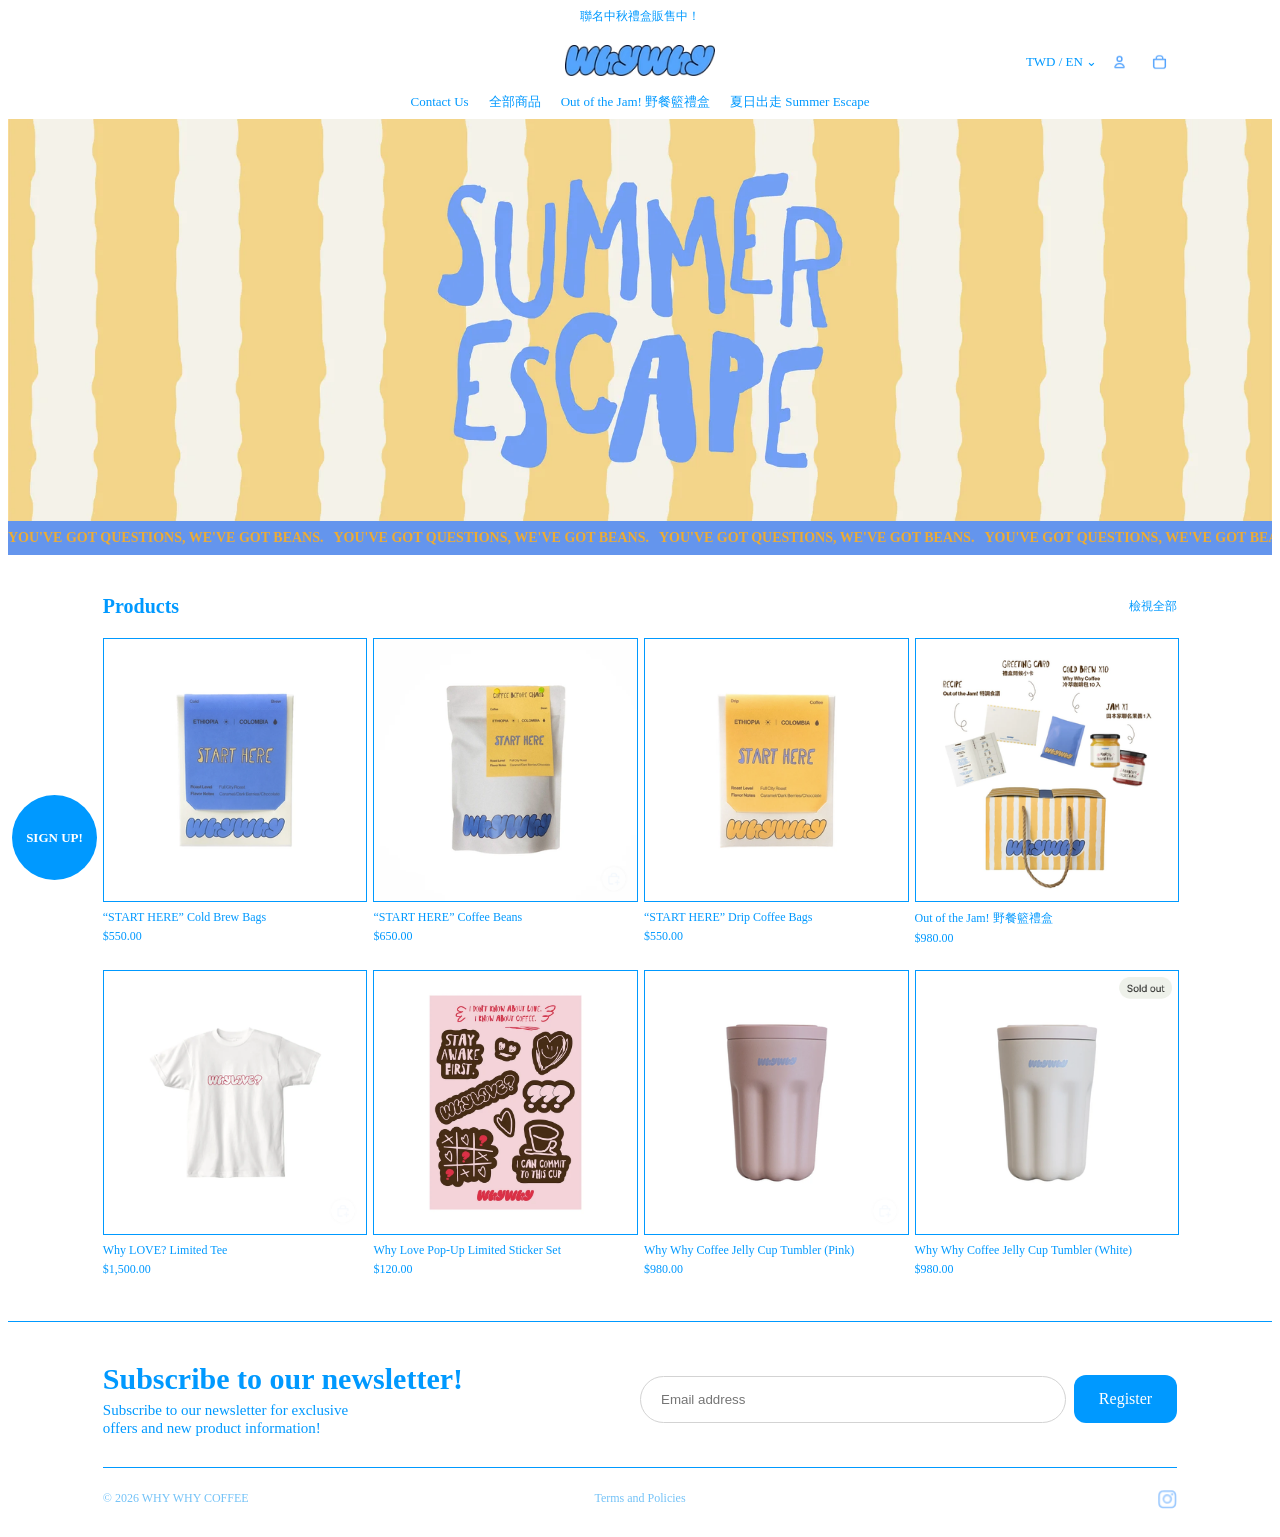
==== CS300_Client-Side-Web-Development/AlexCurtis-FinalProject_JS/index.html @ 87505b4f "folder setup to now add JavaScript" ====
<html>
	<head>
		<title>Alex Curtis - Final Project HTML CSS</title>
		<link rel="shortcut icon" href="images/favicon.ico">
		<link rel="stylesheet" href="css/styles.css">
		<link rel="stylesheet" href="css/fonts.css">

		<meta name="description" content="Alex Curtis Final Project with only CSS, HTML">

		<meta name="keywords" content="html, css, web development, neiu, Alex Curtis">
	</head>
    <body>
        <header>
            <div id="top">
                <p>聯名中秋禮盒販售中！</p>
            </div>
        </header>

        <nav>
            <div id="navTop">

                <div id="navLogo">
                    <a href="index.html">
                        <img src="images/logo.png" alt="Why Why Coffee Logo">

                    </a>
                </div>
                <div id="navRight">
                    <span id="language">TWD / EN &#8964;</span>
                    <a href="link.html">
                        <img src="images/head.png" alt="Account">
                    </a>
                    <a href="link.html">
                        <img src="images/basket.png" alt="Shopping Cart">
                    </a>
                </div>
                <div id="navLinks">
                    <a href="link.html">Contact Us</a>
                    <a href="link.html">全部商品</a>
                    <a href="out-of-jam.html">Out of the Jam! 野餐籃禮盒</a>
                    <a href="link.html">夏日出走 Summer Escape</a>
                </div>

            </div>
        </nav>
        <main>
            <section id="banner">
                <img class="summerBig" src="images/summerBig.png" alt="Summer Escape">
                <img class="summerSmall" src="images/summerSmall.png" alt="Summer Escape">
            </section>
            <section id="textBanner">
                <p>
                    YOU'VE GOT QUESTIONS, WE'VE GOT BEANS. &nbsp;
                    YOU'VE GOT QUESTIONS, WE'VE GOT BEANS. &nbsp;
                    YOU'VE GOT QUESTIONS, WE'VE GOT BEANS. &nbsp;
                    YOU'VE GOT QUESTIONS, WE'VE GOT BEANS. &nbsp;
                    YOU'VE GOT QUESTIONS, WE'VE GOT BEANS.
                </p>
            </section>
            <section id="products">

                <div id="productsHeading">
                    <h2>Products</h2>
                    <a href="link.html">檢視全部</a>
                </div>

                <div id="productsGrid">
                    
                    <!-- Product 1 -->
                    <div class="product">

                        <div class="productImage">
                            <img class="front" src="images/front1.png" alt="Cold Brew Bags">
                            <img class="back" src="images/back1.jpg" alt="Cold Brew Bags">
                        </div>

                        <div class="productInfo">
                            <p>“START HERE” Cold Brew Bags</p>
                            <p>$550.00</p>
                        </div>

                    </div>
                    <!-- Product 2 -->
                    <div class="product">
                        <div class="productImage">
                            <img class="front" src="images/front2.png" alt="Coffee Beans">
                            <img class="back" src="images/back2.jpg" alt="Coffee Beans">
                        </div>

                        <div class="productInfo">
                            <p>“START HERE” Coffee Beans</p>
                            <p>$650.00</p>
                        </div>
                    </div>

                    <!-- Product 3 -->
                    <div class="product">
                        <div class="productImage">
                            <img class="front" src="images/front3.png" alt="Drip Coffee Bags">
                            <img class="back" src="images/back3.jpg" alt="Drip Coffee Bags">
                        </div>

                        <div class="productInfo">
                            <p>“START HERE” Drip Coffee Bags</p>
                            <p>$550.00</p>
                        </div>
                    </div>

                    <!-- Product 4 -->
                    <div class="product">
                        <div class="productImage">
                            <img class="front" src="images/front4.png" alt="Out of the Jam">
                            <img class="back" src="images/back4.jpg" alt="Out of the Jam">
                        </div>

                        <div class="productInfo">
                            <p>Out of the Jam! 野餐籃禮盒</p>
                            <p>$980.00</p>
                        </div>
                    </div>

                    <!-- Product 5 -->
                    <div class="product">
                        <div class="productImage">
                            <img class="front" src="images/front5.png" alt="Why Love">
                            <img class="back" src="images/back5.jpg" alt="Why Love">
                        </div>

                        <div class="productInfo">
                            <p>Why LOVE? Limited Tee</p>
                            <p>$1,500.00</p>
                        </div>
                    </div>

                    <!-- Product 6 -->
                    <div class="product">
                        <div class="productImage">
                            <img class="front" src="images/front6.jpg" alt="Sticker Set">
                            <img class="back" src="images/front6.jpg" alt="Same photo no back">
                        </div>

                        <div class="productInfo">
                            <p>Why Love Pop-Up Limited Sticker Set</p>
                            <p>$120.00</p>
                        </div>
                    </div>

                    <!-- Product 7 -->
                    <div class="product">
                        <div class="productImage">
                            <img class="front" src="images/front7.png" alt="Pink Jelly Cup">
                            <img class="back" src="images/back7.jpg" alt="Pink Jelly Cup">
                        </div>

                        <div class="productInfo">
                            <p>Why Why Coffee Jelly Cup Tumbler (Pink)</p>
                            <p>$980.00</p>
                        </div>
                    </div>

                    <!-- Product 8 -->
                    <div class="product">
                        <div class="productImage">
                            <img class="front" src="images/front8.png" alt="White Jelly Cup">
                            <img class="back" src="images/back8.jpg" alt="White Jelly Cup">
                        </div>

                        <div class="productInfo">
                            <p>Why Why Coffee Jelly Cup Tumbler (White)</p>
                            <p>$980.00</p>
                        </div>
                    </div>

                </div>

            </section>
        </main>
        <footer>

            <div id="footerSubscribe">

                <div id="footerText">
                    <h2>Subscribe to our newsletter!</h2>
                    <p>
                        Subscribe to our newsletter for exclusive<br> <!--Line break-->
                        offers and new product information!
                    </p>
                </div>

                <div id="form">
                    <input type="email" placeholder="Email address">
                    <a href="link.html">Register</a>
                </div>

            </div>

            <div id="footerBottom">
                <p>&copy; 2026 WHY WHY COFFEE</p>
                <a href="link.html">Terms and Policies</a>
                <a href="https://www.instagram.com/whywhyofficial/" target="_blank" id="instagram">
                    <img src="images/instagram.png" alt="Instagram Logo">
                </a>
            </div>

        </footer>
        <!-- Sign Up! Button -->
        <a href="link.html" id="signUp">
            SIGN UP!
        </a>


    </body>





</html>
---- CS300_Client-Side-Web-Development/AlexCurtis-FinalProject_JS/css/styles.css ----
body {
    background-color: white;
}

#top {
   margin-top: 0;
    width: 100%;
    text-align: center;
    font-size: 12px;
    color: rgb(0, 153, 255);

}

/* --------------------------------------NAV HEADER SCROLL */

nav {
    width: 100%;
    background-color: white;
    position: sticky;
    top: 0;
    z-index: 10;
    color: rgb(0, 153, 255);
}

/* top protion of nav */
#navTop {
    width: 85%;
    position: relative;
    max-width: 1200px;  /* line up with product gird */
    padding: 8px 0;
    margin: 0 auto;
}

#navLogo {
    width: 16.66%;
    margin: 0 auto;
    text-align: center;
}

#navLogo img {
    width: 150px;
    max-width: 100%;
    height: auto;
}

#navRight {
    position: absolute;
    right: 0; /* now due to that sapce reduction to match grid words can hang soild right */
    top: 30%;
    transform: translateY(-50%);
    display: flex;
    align-items: center;
    gap: 5px;
    font-size: 13px;
}
#language:hover {
    color: black;
}

#navRight img {
    width: 35px;
    height: auto;
    display: block;
    transition: transform 0.2s;
}

/* Hover affect for img*/
#navRight a:hover img {
    transform: scale(1.15);
}

/* bottom portion of nav */
#navLinks {
    width: 100%;
    text-align: center;
    padding: 16px 0 0 0;
}

#navLinks a {
    font-size: 13px;
    text-decoration: none;
    margin: 0 8px;
    color: rgb(0, 153, 255);
}

#navLinks:has(a:hover) a {
    color: rgb(79, 188, 252);
}

#navLinks:has(a:hover) a:hover {
    color: rgb(0, 153, 255);
}

/* --------------------------------------BANNER  */
#banner {
    width: 100%;
}

#banner img {
    width: 100%;
    max-height: 412px;
    display: block;
}
#banner .summerSmall {
    display: none;
}

/* TEXT BANNER */
#textBanner {
    width: 100%;
    background-color: cornflowerblue;
    overflow: hidden;
    padding: 9px 0;
}

#textBanner p {
    color: rgb(236, 172, 53);
    font-size: 14px;
    font-weight: bold;
    margin: 0;
    white-space: nowrap;
    text-align: center;
    text-decoration: bold;
}



/* -------------------------------------PRODUCTS WITH GRID */

#products {
    width: 85%;
    margin: 40px auto;
    max-width: 1200px;
    color: rgb(0, 153, 255);
}

#productsHeading {
    width: 100%;
    display: flex;
    justify-content: space-between;
    align-items: center;
    margin-bottom: 20px;
}

#productsHeading h2 {
    font-size: 20px;
    margin: 0;
}

#productsHeading a {
    font-size: 12px;
    text-decoration: none;
    color: rgb(0, 153, 255);
}

.productInfo {
    margin-top: 8px;
    font-size: 12px;
}

.productInfo p {
    margin: 0 0 4px;
}

/* Grid reponse layout*/
#productsGrid {
    display: grid;
    grid-template-columns: repeat(4, 1fr);
    gap: 20px 8px;
}

.product {
    min-width: 0;
}

/* border and visibilty flip for product images */
.productImage {
    width: 100%;
    position: relative;
    border: 1px solid rgb(0, 153, 255);
}

.productImage img {
    width: 100%;
    height: auto;
    display: block;
}

.productImage .back {
    position: absolute;
    top: 0;
    left: 0;
    height: 100%;
    display: none;
}

.productImage:hover .front {
    visibility: hidden;
}

.productImage:hover .back {
    display: block;
}


/* -------------------------------------- FOOTER */

footer {
    width: 100%;
    border-top: 1px solid rgb(0, 153, 255);
    color: rgb(0, 153, 255);
}

#footerSubscribe {
    width: 85%;
    max-width: 1200px;
    margin: 0 auto;
    padding: 40px 0 30px;

    display: flex;
    justify-content: space-between;
    align-items: center;
    gap: 30px;
}


/*footer text */
#footerText h2 {
    font-size: 30px;
    margin: 0 0 5px;
}

#footerText p {
    font-size: 15px;
    line-height: 18px;
    margin: 0;
}
/*footer form*/
#form {
    width: 50%;
    display: flex;
    align-items: center;
    gap: 8px;
}

#form input {
    flex: 1;
    min-width: 0;
    padding: 15px 20px;
    border: 1px solid lightgray;
    border-radius: 30px;
}

#form a {
    padding: 15px 25px;
    background-color: rgb(0, 153, 255);
    color: white;
    border: none;
    border-radius: 12px;
    cursor: pointer;
    text-decoration: none;
}

/*footer bottom*/

#footerBottom {
    width: 85%;
    max-width: 1200px;
    margin: 0 auto;
    border-top: 1px solid rgb(0, 153, 255);
    padding: 20px 0;

    display: flex;
    justify-content: space-between;
    align-items: center;
    position: relative;
}

#footerBottom p {
    font-size: 12px;
    margin: 0;
    color: rgb(115, 194, 247);
}

#footerBottom a {
    color: rgb(115, 194, 247);
    font-size: 12px;
    text-decoration: none;
}

#footerBottom a:first-of-type {
    position: absolute;
    left: 50%;
    transform: translateX(-50%);
}

#instagram img {
    width: 20px;
    height: auto;
    display: block;
}

/* -------------------------------------------- FLOATING SIGN UP */

#signUp {
    position: fixed;
    bottom: 20px;
    left: 12px;
    width: 85px;
    height: 85px;
    border-radius: 50%;
    background-color: rgb(0, 153, 255);
    color: white;

    display: flex;
    justify-content: center;
    align-items: center;

    font-size: 13px;
    font-weight: bold;
    text-decoration: none;
    z-index: 20;
}






















/*  *******OUT-OF-JAM.HTML CSS SPECIFIC SECTION********  */


/* --------------------------------- Jam Product*/

#jamProduct {
    width: 85%;
    max-width: 1200px;
    margin: 30px auto;

    display: grid;
    grid-template-columns: 3fr 2fr;
    gap: 35px;
    align-items: start;
}

#jamGallery {
    min-width: 0;
}

#jamGallery img {
    width: 100%;
    height: auto;
    display: block;
}

/*jam text section */

#jamText {
    min-width: 0;
    color: rgb(0, 153, 255);
}

#jamText h1 {
    font-size: 28px;
    margin: 0 0 15px;
}

/* keep 野餐籃禮盒 intack*/
#jamText h1 span {
    white-space: nowrap;
    display: inline-block;
}

#jamPrice {
    font-size: 14px;
    margin: 0 0 30px;
}

#jamText hr {
    border: none;
    border-top: 1px solid rgb(0, 153, 255);
    margin: 0;
}

/*jam text below hr line*/

/* Flavor of Jam */

#jamOption {
    margin-top: 25px;
}

#jamOption p {
    font-size: 13px;
    margin: 0 0 10px;
}

#jamChoice {
    display: flex;
    gap: 10px;
}

#jamChoice button {
    flex: 1;
    min-width: 0;
    padding: 12px 5px;
    background-color: white;
    border: 1px solid lightgray;
    border-radius: 12px;
    font-size: 13px;
    cursor: pointer;
}

#jamChoice .selected {
    background-color: cornflowerblue;
    color: white;
    border-color: cornflowerblue;
}


/* Cart and amount */

#jamBuy {
    display: flex;
    gap: 10px;
    margin-top: 24px;
}

#jamAmount {
    width: 28%;
    display: flex;
    justify-content: space-between;
    align-items: center;
    border: 1px solid lightgray;
    border-radius: 12px;
}

#jamAmount button {
    background: none;
    border: none;
    padding: 12px;
    font-size: 16px;
    cursor: pointer;
}

#jamAmount span {
    font-size: 14px;
    color: black;
}

#jamCart {
    flex: 1;
    min-width: 0;
    background-color: cornflowerblue;
    color: white;
    border: none;
    border-radius: 12px;
    padding: 12px 10px;
    font-size: 14px;
    cursor: pointer;
}


/* Jam box git inforamtion */

#jamInfo {
    margin-top: 26px;
    font-size: 13px;
    line-height: 1.6;
}

#jamInfo p {
    margin: 0 0 15px;
}

#jamInfo a {
    color: rgb(0, 153, 255);
    text-decoration: none;
}

#jamInfo ul {
    margin: 0;
    padding-left: 20px;
}


/* ----------------------------------------------- JAM BANNER */

#jamBanner {
    width: 85%;
    max-width: 1200px;
    margin: 40px auto;
}

#jamBanner img {
    width: 100%;
    height: auto;
    display: block;
}

/* ---------------------------------- JAM WORDS */

.jamWords {
    width: 85%;
    max-width: 1200px;
    margin: 0 auto;
    padding: 140px 0;
    text-align: center;
    color: rgb(0, 153, 255);
}

.jamWords h2 {
    font-size: 48px;
    margin: 0 0 25px;
}

.jamWords p {
    font-size: 14px;
    line-height: 1.7;
    margin: 0 auto 18px;
}

/* ---------------------------- JAM PHOTOS */

#jamPhotos {
    width: 85%;
    max-width: 1200px;
    margin: 0 auto 40px;
}

#jamPhotos img {
    width: 100%;
    height: auto;
    display: block;
    margin-bottom: 20px;
}

/* --------------------------------------- JAM FAQ */

#jamFAQ {
    width: 85%;
    max-width: 1200px;
    margin: 70px auto;
    color: rgb(0, 153, 255);
}

#jamFAQ h2 {
    font-size: 30px;
    margin: 0 0 20px;
}

/* Each question fall under thier own faqItem */
.faqItem {
    border-top: 1px solid rgb(0, 153, 255);
}

/* Bottom border of last faqItem */
.faqItem:last-child {
    border-bottom: 1px solid rgb(0, 153, 255);
}

/* Question row */
.faqQuestion {
    width: 100%;
    display: flex;
    justify-content: space-between;
    align-items: center;

    background: none;
    border: none;
    padding: 15px 0;

    color: rgb(0, 153, 255);
    font-size: 14px;
    font-family: inherit;
    text-align: left;
    cursor: pointer;
}

/* Answer section */
.faqAnswer {
    font-size: 13px;
    line-height: 1.7;
    padding-bottom: 12px;
}

.faqAnswer p {
    margin: 0 0 12px;
}

.faqAnswer p:last-child {
    margin-bottom: 0;
}

/* Creating arrow pointing up */
.faqArrow {
    width: 7px;
    height: 7px;

    border-right: 1.5px solid rgb(0, 153, 255);
    border-bottom: 1.5px solid rgb(0, 153, 255);

    transform: rotate(-135deg);
    margin-right: 4px;
    flex-shrink: 0;
}

/* Color hover change for faqQuestion and faqArrow */
.faqQuestion:hover {
    color: black;
}
.faqQuestion:hover .faqArrow {
    border-color: black;
}

/* Prepping for JS code But not in HTML currently BELOW */
/* Closed FAQ item */
.faqItem.closed .faqAnswer {
    display: none;
}

/* Turn arrow down when closed */
.faqItem.closed .faqArrow {
    transform: rotate(45deg);
}
/* Prepping for JS code But not in HTML currently ABOVE*/




















/* ******************************LINK.HTML STYLES*********************** */

.linkPage{
	background-color: lightslategray;
	font-family: OpenSansRegular;
	text-align: center;
}

.linkBox{
	width: 500px;
	margin: 100px auto;
	padding: 30px;
	background-color: white;
	border: 1px solid #cccccc;
}

.linkBox h1{
	font-size: 32px;
}

.linkBox h2,
#headerExplanation h2 {
	font-size: 22px;
    text-decoration: underline;
}

.linkBox p,
#headerExplanation p {
	font-size: 15px;
	line-height: 1.6;
}
#linkButtons{
	margin-top: 20px;
	padding: 10px 20px;
	font-size: 14px;
}
/* Buttons */

#linkButtons {
    display: flex;
    justify-content: center;
    gap: 15px;
    flex-wrap: wrap;
}

.linkButton {
    display: inline-block;
    padding: 12px 20px;
    background-color: rgb(0, 153, 255);
    color: white;
    text-decoration: none;
    border-radius: 10px;
    font-size: 14px;
}

.linkButton:hover {
    background-color: cornflowerblue;
}


/* Explaing Hedaer NAV */

#headerExplanation {
    margin-top: 60px;
    text-align: center;
}


.linkExample {
    margin-top: 40px;
}

/* Matching the actual header text link */
.headerTextLink {
    color: rgb(0, 153, 255);
    font-size: 13px;
    text-decoration: none;
}

.headerTextLink:hover {
    color: rgb(79, 188, 252);
}

/* Matching the actual header logo */
.headerLogoLink img {
    width: 150px;
    max-width: 100%;
    height: auto;
    display: block;
    margin: 0 auto;
}























/* ----------------------------RESPONSIVE SETTINGS ----------------------------*/

@media screen and (max-width: 768px) {

    #navLogo {
        width: 33.33%;
    }

    #navLogo img {
        width: 130px;
    }
    
    #language {
        display: none;
    }

    #navRight {
        right: 0;
        gap: 10px;
        font-size: 12px;
    }


    #navLinks {
        padding: 8px 12px;
        box-sizing: border-box;
    }

    #navLinks a {
        display: inline-block;
        font-size: 10px;
        margin: 5px 4px;
    }

    /* Banner section */

    #banner .summerBig {
        display: none;
    }

    #banner .summerSmall {
        display: block;
    }



    /* PRODUCT GRID */
    #productsGrid {
        grid-template-columns: repeat(2, 1fr);
    }

    /* Footer */

    #footerSubscribe {
        width: 94%;
        flex-direction: column;
        align-items: stretch;
        gap: 20px;
    }

    #form {
        width: 100%;
        flex-direction: column;
        align-items: stretch;
    }

    #form input {
        width: 100%;
        box-sizing: border-box;
        flex: none;
    }

    #form a {
        width: 100%;
        box-sizing: border-box;
    }

    #footerBottom {
        width: 94%;
        flex-direction: column;
        align-items: center;
        gap: 15px;
    }
    /*Terms and polices fix*/
    #footerBottom a:first-of-type {
        position: static;
        transform: none;
    }
}

/* ----------Jam Product Responsive section (PAGE 2)-------------- */
@media screen and (max-width: 750px) {

    #jamProduct {
        width: 94%;
        grid-template-columns: 1fr 1.1fr;
        gap: 18px;
    }

    #jamBanner {
        width: 94%;
    }

    #jamPhotos {
        width: 94%;
    }

    #jamFAQ {
        width: 94%;
    }

}


@media screen and (max-width: 620px) {

    #jamProduct {
        grid-template-columns: 1fr;
        gap: 25px;
    }

}
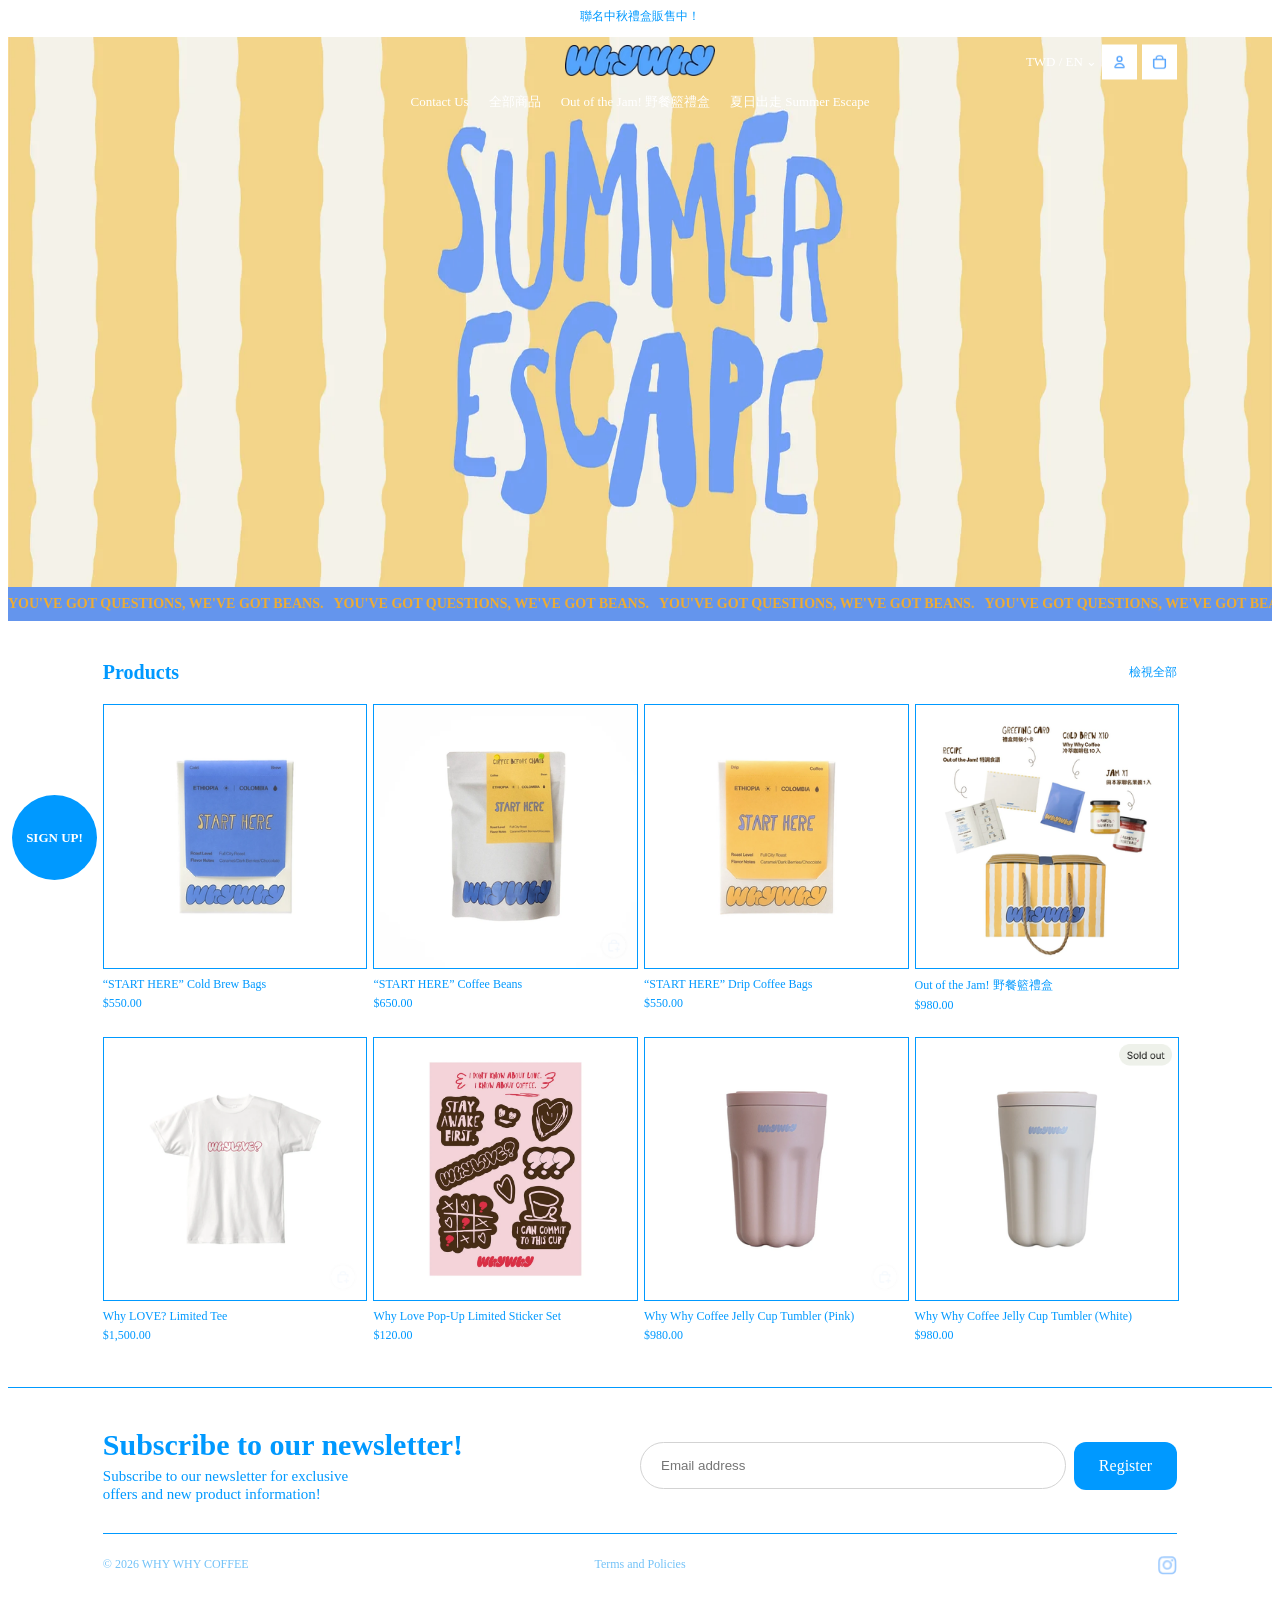
==== commit 287e0650: "Forgout to commit and add // JavaScript features added" ====
--- a/CS300_Client-Side-Web-Development/AlexCurtis-FinalProject_JS/index.html
+++ b/CS300_Client-Side-Web-Development/AlexCurtis-FinalProject_JS/index.html
@@ -9,7 +9,7 @@
 
 		<meta name="keywords" content="html, css, web development, neiu, Alex Curtis">
 	</head>
-    <body>
+    <body class="homePage">
         <header>
             <div id="top">
                 <p>聯名中秋禮盒販售中！</p>
@@ -208,11 +208,7 @@
             SIGN UP!
         </a>
 
-
+        <script src="https://ajax.googleapis.com/ajax/libs/jquery/3.4.1/jquery.min.js"></script>
+        <script src="scripts/scripts.js"></script>
     </body>
-
-
-
-
-
 </html>
--- a/CS300_Client-Side-Web-Development/AlexCurtis-FinalProject_JS/css/styles.css
+++ b/CS300_Client-Side-Web-Development/AlexCurtis-FinalProject_JS/css/styles.css
@@ -92,16 +92,83 @@
     color: rgb(0, 153, 255);
 }
 
-/* --------------------------------------BANNER  */
+/* ***JavaScript styles*****--------- HOME PAGE NAV SCROLL EFFECT ***JavaScript styles******/
+
+/* Starting clear nav */
+.homePage nav {
+    background-color: transparent;
+    color: white;
+    transition: background-color 0.3s ease, color 0.3s ease;
+}
+
+/* White nav links */
+.homePage nav #navLinks a {
+    color: white;
+    transition: color 0.3s ease;
+}
+
+/* White account and cart icons */
+.homePage nav #navRight img {
+    filter: none;
+    opacity: 0.4;
+    transition: opacity 0.3s ease, transform 0.2s ease;
+}
+
+/* Solid nav after scrolling */
+.homePage nav.scrolled {
+    background-color: white;
+    color: rgb(0, 153, 255);
+}
+
+/* Blue links after scrolling */
+.homePage nav.scrolled #navLinks a {
+    color: rgb(0, 153, 255);
+}
+
+/* Original blue icons after scrolling */
+.homePage nav.scrolled #navRight img {
+    opacity: 1;
+}
+
+/* Place banner behind nav */
+.homePage main {
+    margin-top: calc(0px - var(--nav-height, 0px));
+}
+
+
+/* Clear nav hover */
+.homePage nav:not(.scrolled) #navLinks:has(a:hover) a {
+    color: rgba(255, 255, 255, 0.7);
+}
+
+.homePage nav:not(.scrolled) #navLinks:has(a:hover) a:hover {
+    color: white;
+}
+
+/* Solid nav hover */
+.homePage nav.scrolled #navLinks:has(a:hover) a {
+    color: rgb(79, 188, 252);
+}
+
+.homePage nav.scrolled #navLinks:has(a:hover) a:hover {
+    color: rgb(0, 153, 255);
+}
+
+
+
+
+/* -----------------------------------------------------------------BANNER  */
 #banner {
     width: 100%;
 }
 
 #banner img {
     width: 100%;
-    max-height: 412px;
-    display: block;
-}
+    height: 550px;
+    max-height: none;
+    object-fit: fill;
+}
+
 #banner .summerSmall {
     display: none;
 }
@@ -120,8 +187,23 @@
     font-weight: bold;
     margin: 0;
     white-space: nowrap;
-    text-align: center;
     text-decoration: bold;
+
+    /* revolving text assit */
+    display: flex;
+    width: max-content;
+    animation: textRoll 55s linear infinite;
+}
+
+/* calling css animation rule and textRoll called */
+@keyframes textRoll {
+    from {
+        transform: translateX(0);
+    }
+
+    to {
+        transform: translateX(-50%);
+    }
 }
 
 
@@ -202,6 +284,65 @@
 .productImage:hover .back {
     display: block;
 }
+
+
+/*** CREATING JAVASCRIPT STYLE FOR GRID GALLARY ********* BOTH PAGES*****/
+
+
+/* -------------------------------- HOME PAGE PRODUCT GALLERY ARROWS */
+
+.galleryArrow {
+    position: absolute;
+    top: 50%;
+    transform: translateY(-50%);
+    z-index: 2;
+    width: 25px;
+    height: 25px;
+    border: 1px solid rgb(0, 153, 255);
+    border-radius: 50%;
+    color: rgb(0, 153, 255);
+    background-color: whitesmoke;
+    font-size: 18px;
+    cursor: pointer;
+    opacity: 0;
+    pointer-events: none;
+    transition: opacity 0.2s ease;
+}
+
+/* Left arrow position */
+.galleryPrev {
+    left: 10px;
+}
+
+/* Right arrow position */
+.galleryNext {
+    right: 10px;
+}
+
+/* Show arrows on hover or keyboard focus */
+.productImage:hover .galleryArrow,
+.productImage:focus-within .galleryArrow {
+    opacity: 1;
+    pointer-events: auto;
+}
+
+/* Show gallery photo when arrow has keyboard focus */
+.productImage:focus-within .front {
+    visibility: hidden;
+}
+
+.productImage:focus-within .back {
+    display: block;
+}
+
+/* Keep full additional photos visible */
+.productImage .back {
+    object-fit: contain;
+    background-color: white;
+}
+
+
+
 
 
 /* -------------------------------------- FOOTER */
@@ -322,6 +463,7 @@
     text-decoration: none;
     z-index: 20;
 }
+
 
 
 
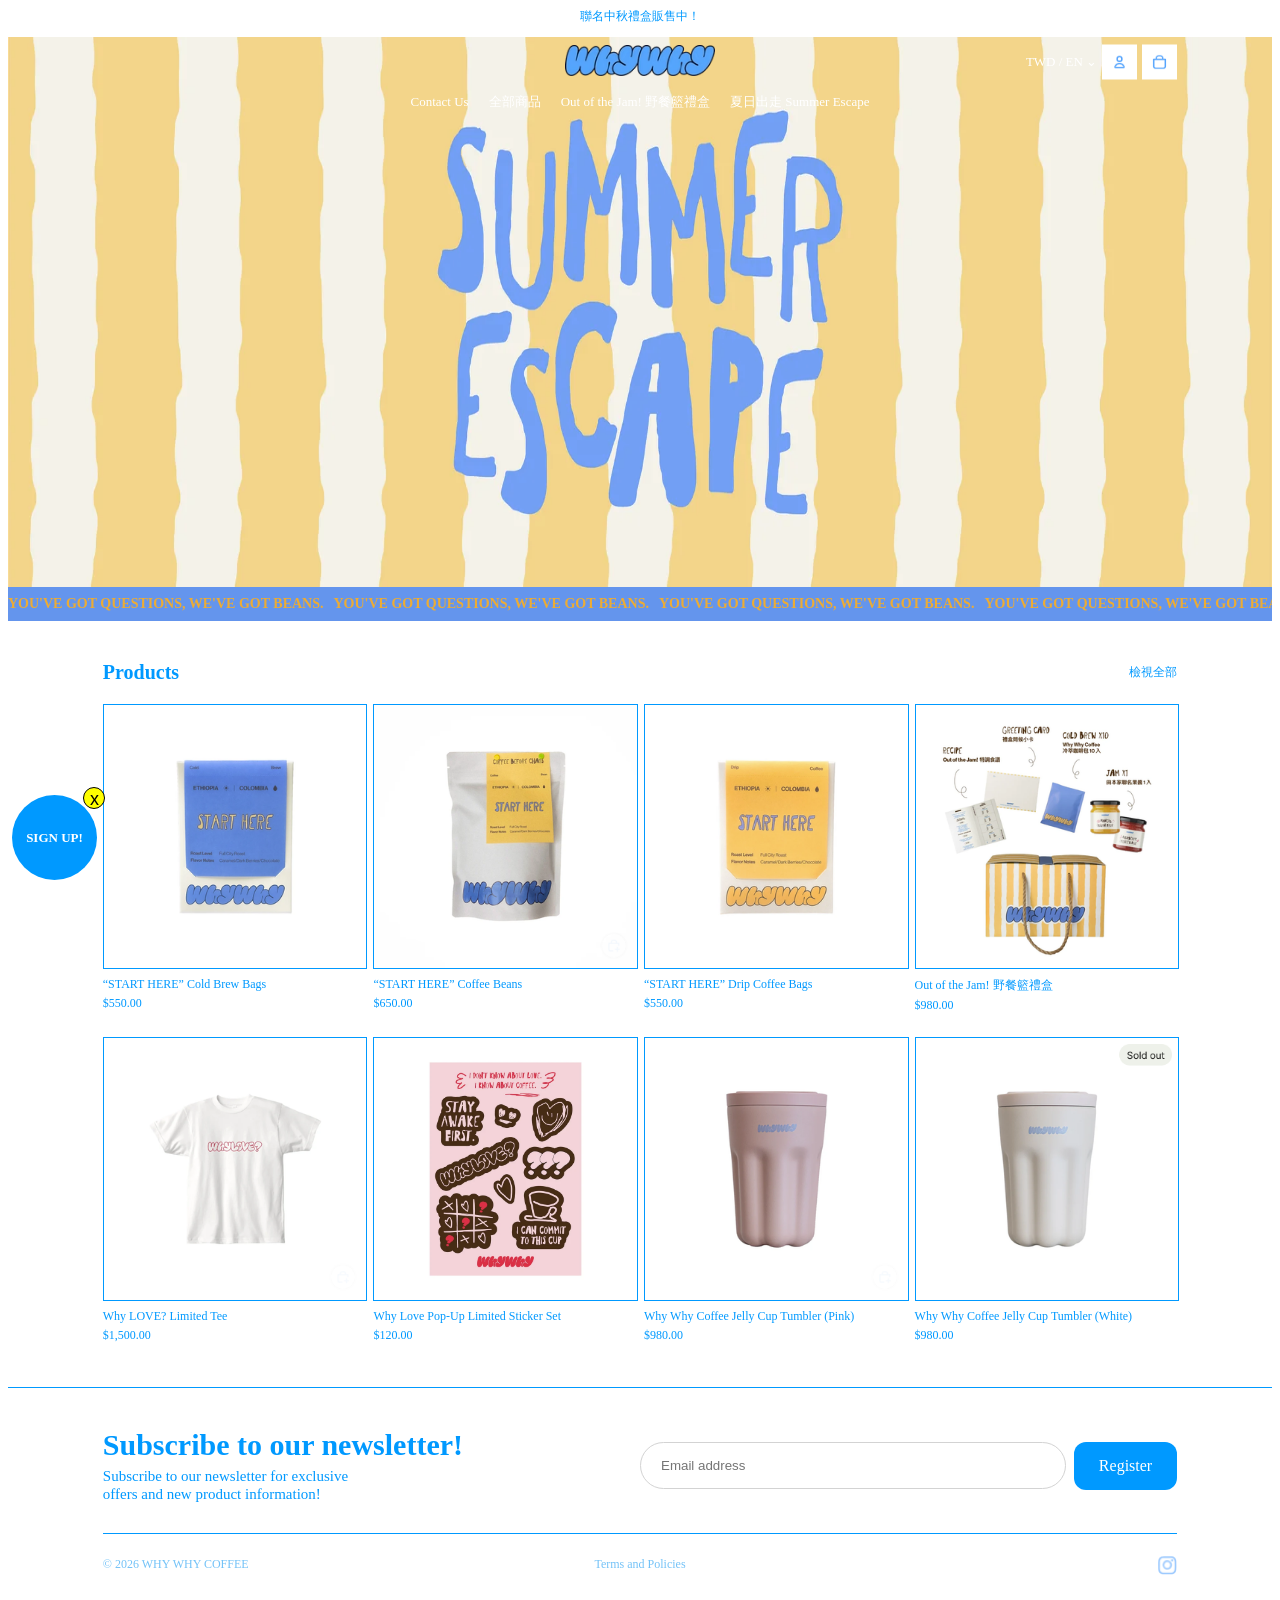
==== commit c6216455: "More JavaScript Features added" ====
--- a/CS300_Client-Side-Web-Development/AlexCurtis-FinalProject_JS/index.html
+++ b/CS300_Client-Side-Web-Development/AlexCurtis-FinalProject_JS/index.html
@@ -204,9 +204,12 @@
 
         </footer>
         <!-- Sign Up! Button -->
-        <a href="link.html" id="signUp">
-            SIGN UP!
-        </a>
+        <div id="signUpBox">
+            <a href="link.html" id="signUp">
+                SIGN UP!
+            </a>
+            <button type="button" id="close">x</button>
+        </div>
 
         <script src="https://ajax.googleapis.com/ajax/libs/jquery/3.4.1/jquery.min.js"></script>
         <script src="scripts/scripts.js"></script>
--- a/CS300_Client-Side-Web-Development/AlexCurtis-FinalProject_JS/css/styles.css
+++ b/CS300_Client-Side-Web-Development/AlexCurtis-FinalProject_JS/css/styles.css
@@ -444,12 +444,43 @@
 
 /* -------------------------------------------- FLOATING SIGN UP */
 
-#signUp {
+
+/***888 JavaScript Feature to close sign up code ----below-- *********/
+#signUpBox {
     position: fixed;
     bottom: 20px;
     left: 12px;
     width: 85px;
     height: 85px;
+    z-index: 20;
+}
+
+/* yellow close button */
+#close {
+    position: absolute;
+    top: -8px;
+    right: -8px;
+
+    width: 22px;
+    height: 22px;
+
+    background-color: yellow;
+    color: black;
+    border: 1px solid black;
+    border-radius: 50%;
+
+    font-size: 18px;
+    cursor: pointer;
+    z-index: 20;
+}
+
+/***888 JavaScript Feature to close sign up code ----above-- *********/
+
+
+#signUp {
+   /* deleted postioning here because now inside signUPBox */
+    width: 85px;
+    height: 85px;
     border-radius: 50%;
     background-color: rgb(0, 153, 255);
     color: white;
@@ -512,6 +543,69 @@
     display: block;
 }
 
+/********* Code for JavaScript feature for jamGallary ******************/
+/* -------------------------------- JAM MAIN IMAGE GALLERY */
+
+#jamGallery {
+    display: flex;
+    gap: 15px;
+    align-items: flex-start;
+    min-width: 0;
+}
+
+/* thumbnails */
+#jamThumbnails {
+    width: 55px;
+    flex-shrink: 0;
+
+    display: flex;
+    flex-direction: column;
+    gap: 10px;
+}
+
+/* Thumbnail buttons */
+.jamThumb {
+    width: 100%;
+    padding: 2px;
+    background: none;
+    border: 1px solid transparent;
+    cursor: pointer;
+}
+
+/* Thumbnail photos */
+.jamThumb img {
+    width: 100%;
+    height: auto;
+    aspect-ratio: 1 / 1;
+    object-fit: contain;
+    display: block;
+}
+
+/* Selected thumbnail */
+.jamThumb.selected {
+    border-color: rgb(0, 153, 255);
+}
+
+/* Main image area */
+#jamMain {
+    flex: 1;
+    min-width: 0;
+    position: relative;
+}
+
+/* Large product image */
+#jamMainImage {
+    width: 100%;
+    height: auto;
+    aspect-ratio: 1 / 1;
+    object-fit: contain;
+    display: block;
+}
+
+
+/********* Code for JavaScript feature for jamGallary  ----ABOVE---  ******************/
+
+/*regular CSS code below*/
 /*jam text section */
 
 #jamText {
@@ -1007,6 +1101,7 @@
     }
 }
 
+
 /* ----------Jam Product Responsive section (PAGE 2)-------------- */
 @media screen and (max-width: 750px) {
 
